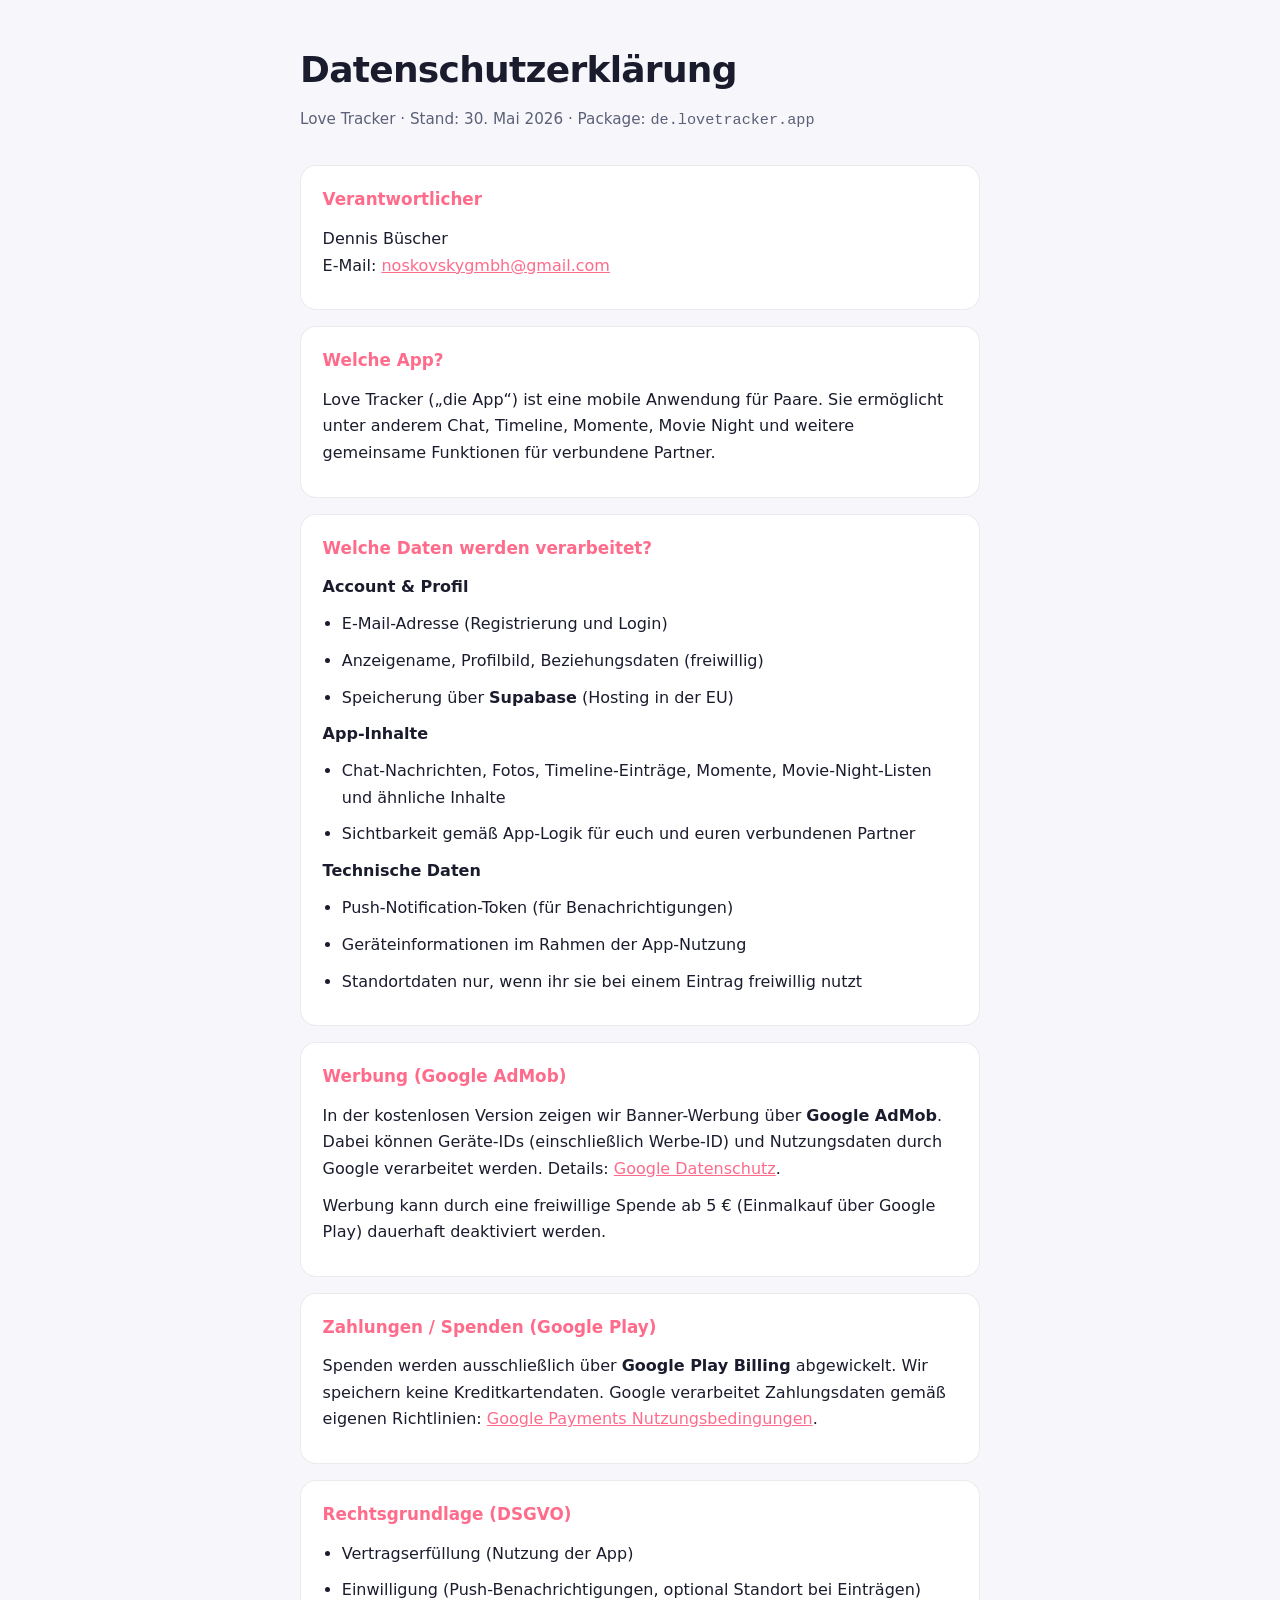
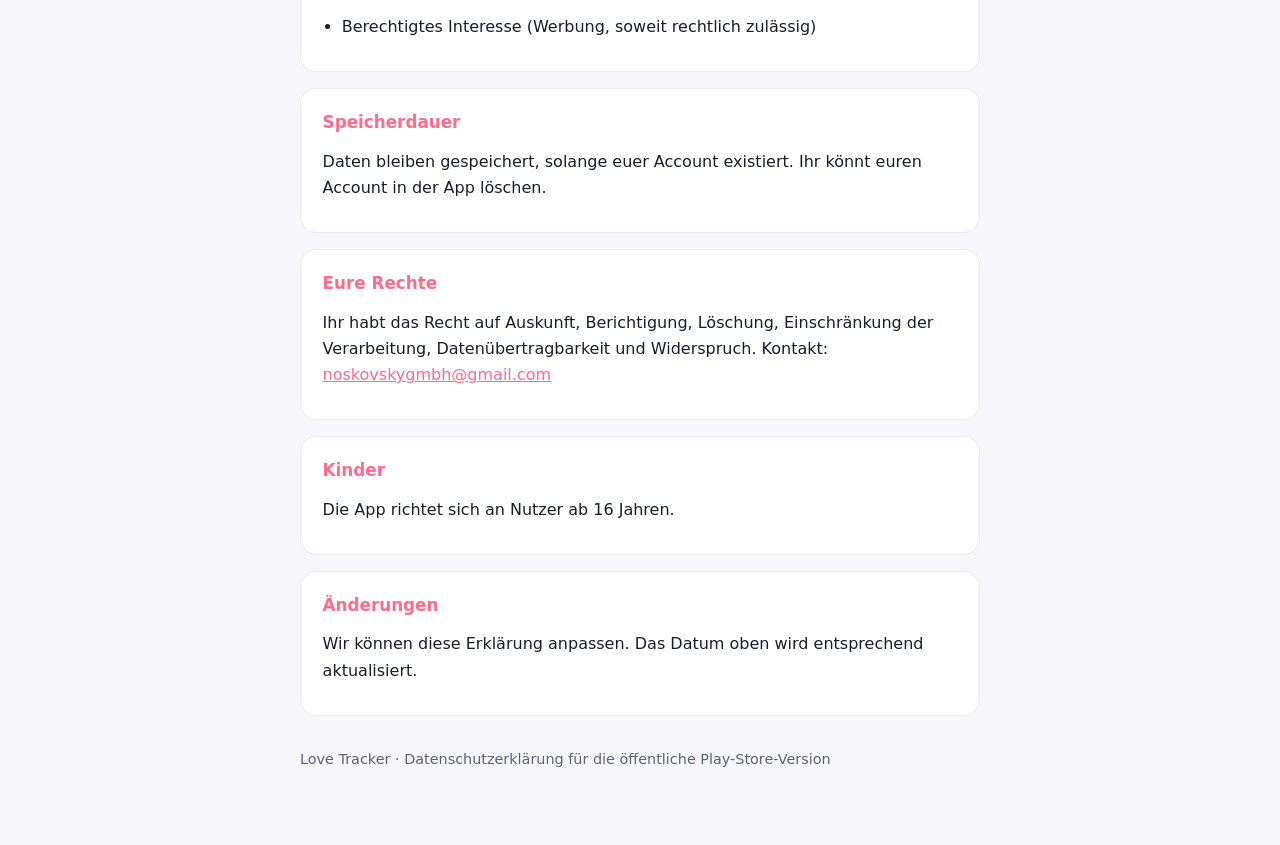
==== index.html @ 43368fe2 "Add Love Tracker privacy policy for Play Store. Co-authored-by: Cursor <cursoragent@cursor.com>" ====
<!DOCTYPE html>
<html lang="de">
<head>
  <meta charset="utf-8" />
  <meta name="viewport" content="width=device-width, initial-scale=1" />
  <title>Datenschutzerklärung — Love Tracker</title>
  <meta name="description" content="Datenschutzerklärung der Love Tracker App (de.lovetracker.app)" />
  <style>
    :root {
      color-scheme: light dark;
      --bg: #0a0b18;
      --card: #12142a;
      --text: #eef0ff;
      --muted: #a8adc7;
      --accent: #ff6b8a;
      --border: rgba(255, 255, 255, 0.08);
    }
    @media (prefers-color-scheme: light) {
      :root {
        --bg: #f7f7fb;
        --card: #ffffff;
        --text: #1a1c2e;
        --muted: #5c6078;
        --border: rgba(0, 0, 0, 0.08);
      }
    }
    * { box-sizing: border-box; }
    body {
      margin: 0;
      font-family: Inter, system-ui, -apple-system, Segoe UI, Roboto, sans-serif;
      background: var(--bg);
      color: var(--text);
      line-height: 1.65;
    }
    main {
      max-width: 720px;
      margin: 0 auto;
      padding: 2.5rem 1.25rem 4rem;
    }
    header {
      margin-bottom: 2rem;
    }
    h1 {
      font-size: clamp(1.75rem, 4vw, 2.25rem);
      margin: 0 0 0.5rem;
      letter-spacing: -0.02em;
    }
    .meta {
      color: var(--muted);
      font-size: 0.95rem;
    }
    section {
      background: var(--card);
      border: 1px solid var(--border);
      border-radius: 16px;
      padding: 1.25rem 1.35rem;
      margin-bottom: 1rem;
    }
    h2 {
      font-size: 1.05rem;
      margin: 0 0 0.75rem;
      color: var(--accent);
    }
    p, li { margin: 0 0 0.65rem; }
    ul { padding-left: 1.2rem; margin: 0; }
    a { color: var(--accent); }
    footer {
      margin-top: 2rem;
      color: var(--muted);
      font-size: 0.9rem;
    }
  </style>
</head>
<body>
  <main>
    <header>
      <h1>Datenschutzerklärung</h1>
      <p class="meta">Love Tracker · Stand: 30. Mai 2026 · Package: <code>de.lovetracker.app</code></p>
    </header>

    <section>
      <h2>Verantwortlicher</h2>
      <p>
        Dennis Büscher<br />
        E-Mail: <a href="mailto:noskovskygmbh@gmail.com">noskovskygmbh@gmail.com</a>
      </p>
    </section>

    <section>
      <h2>Welche App?</h2>
      <p>
        Love Tracker („die App“) ist eine mobile Anwendung für Paare. Sie ermöglicht unter anderem Chat,
        Timeline, Momente, Movie Night und weitere gemeinsame Funktionen für verbundene Partner.
      </p>
    </section>

    <section>
      <h2>Welche Daten werden verarbeitet?</h2>
      <p><strong>Account &amp; Profil</strong></p>
      <ul>
        <li>E-Mail-Adresse (Registrierung und Login)</li>
        <li>Anzeigename, Profilbild, Beziehungsdaten (freiwillig)</li>
        <li>Speicherung über <strong>Supabase</strong> (Hosting in der EU)</li>
      </ul>
      <p><strong>App-Inhalte</strong></p>
      <ul>
        <li>Chat-Nachrichten, Fotos, Timeline-Einträge, Momente, Movie-Night-Listen und ähnliche Inhalte</li>
        <li>Sichtbarkeit gemäß App-Logik für euch und euren verbundenen Partner</li>
      </ul>
      <p><strong>Technische Daten</strong></p>
      <ul>
        <li>Push-Notification-Token (für Benachrichtigungen)</li>
        <li>Geräteinformationen im Rahmen der App-Nutzung</li>
        <li>Standortdaten nur, wenn ihr sie bei einem Eintrag freiwillig nutzt</li>
      </ul>
    </section>

    <section>
      <h2>Werbung (Google AdMob)</h2>
      <p>
        In der kostenlosen Version zeigen wir Banner-Werbung über <strong>Google AdMob</strong>.
        Dabei können Geräte-IDs (einschließlich Werbe-ID) und Nutzungsdaten durch Google verarbeitet werden.
        Details: <a href="https://policies.google.com/privacy" rel="noopener noreferrer">Google Datenschutz</a>.
      </p>
      <p>
        Werbung kann durch eine freiwillige Spende ab 5&nbsp;€ (Einmalkauf über Google Play) dauerhaft deaktiviert werden.
      </p>
    </section>

    <section>
      <h2>Zahlungen / Spenden (Google Play)</h2>
      <p>
        Spenden werden ausschließlich über <strong>Google Play Billing</strong> abgewickelt.
        Wir speichern keine Kreditkartendaten. Google verarbeitet Zahlungsdaten gemäß eigenen Richtlinien:
        <a href="https://payments.google.com/payments/apis-secure/get_legal_document?ldl=de_DE&amp;ldo=0&amp;ldt=buyertos" rel="noopener noreferrer">Google Payments Nutzungsbedingungen</a>.
      </p>
    </section>

    <section>
      <h2>Rechtsgrundlage (DSGVO)</h2>
      <ul>
        <li>Vertragserfüllung (Nutzung der App)</li>
        <li>Einwilligung (Push-Benachrichtigungen, optional Standort bei Einträgen)</li>
        <li>Berechtigtes Interesse (Werbung, soweit rechtlich zulässig)</li>
      </ul>
    </section>

    <section>
      <h2>Speicherdauer</h2>
      <p>
        Daten bleiben gespeichert, solange euer Account existiert. Ihr könnt euren Account in der App löschen.
      </p>
    </section>

    <section>
      <h2>Eure Rechte</h2>
      <p>
        Ihr habt das Recht auf Auskunft, Berichtigung, Löschung, Einschränkung der Verarbeitung,
        Datenübertragbarkeit und Widerspruch. Kontakt:
        <a href="mailto:noskovskygmbh@gmail.com">noskovskygmbh@gmail.com</a>
      </p>
    </section>

    <section>
      <h2>Kinder</h2>
      <p>
        Die App richtet sich an Nutzer ab 16 Jahren.
      </p>
    </section>

    <section>
      <h2>Änderungen</h2>
      <p>
        Wir können diese Erklärung anpassen. Das Datum oben wird entsprechend aktualisiert.
      </p>
    </section>

    <footer>
      <p>Love Tracker · Datenschutzerklärung für die öffentliche Play-Store-Version</p>
    </footer>
  </main>
</body>
</html>
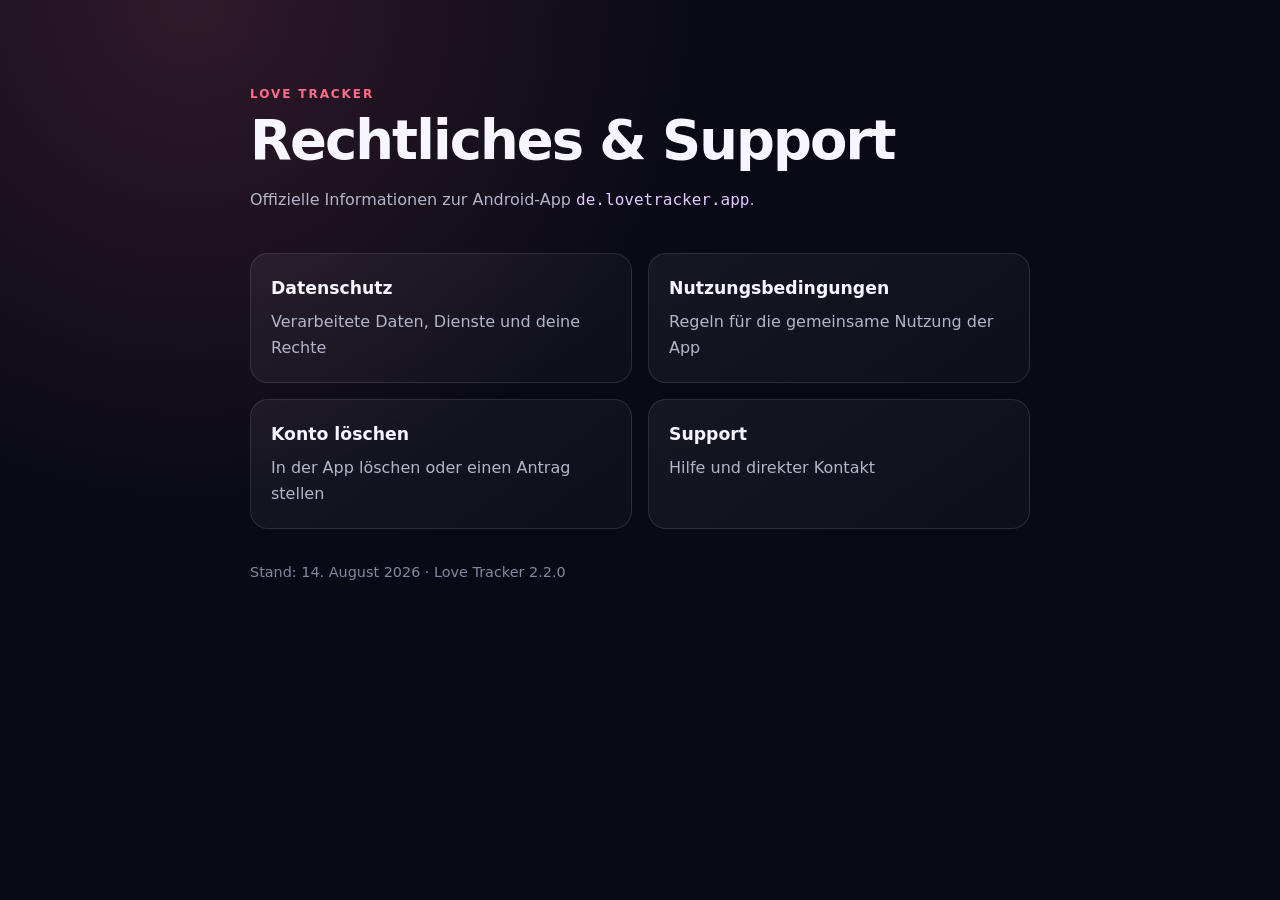
==== commit 4bfc22cc: "docs: publish accurate Love Tracker legal pages" ====
--- a/index.html
+++ b/index.html
@@ -1,183 +1,26 @@
 <!DOCTYPE html>
 <html lang="de">
 <head>
-  <meta charset="utf-8" />
-  <meta name="viewport" content="width=device-width, initial-scale=1" />
-  <title>Datenschutzerklärung — Love Tracker</title>
-  <meta name="description" content="Datenschutzerklärung der Love Tracker App (de.lovetracker.app)" />
-  <style>
-    :root {
-      color-scheme: light dark;
-      --bg: #0a0b18;
-      --card: #12142a;
-      --text: #eef0ff;
-      --muted: #a8adc7;
-      --accent: #ff6b8a;
-      --border: rgba(255, 255, 255, 0.08);
-    }
-    @media (prefers-color-scheme: light) {
-      :root {
-        --bg: #f7f7fb;
-        --card: #ffffff;
-        --text: #1a1c2e;
-        --muted: #5c6078;
-        --border: rgba(0, 0, 0, 0.08);
-      }
-    }
-    * { box-sizing: border-box; }
-    body {
-      margin: 0;
-      font-family: Inter, system-ui, -apple-system, Segoe UI, Roboto, sans-serif;
-      background: var(--bg);
-      color: var(--text);
-      line-height: 1.65;
-    }
-    main {
-      max-width: 720px;
-      margin: 0 auto;
-      padding: 2.5rem 1.25rem 4rem;
-    }
-    header {
-      margin-bottom: 2rem;
-    }
-    h1 {
-      font-size: clamp(1.75rem, 4vw, 2.25rem);
-      margin: 0 0 0.5rem;
-      letter-spacing: -0.02em;
-    }
-    .meta {
-      color: var(--muted);
-      font-size: 0.95rem;
-    }
-    section {
-      background: var(--card);
-      border: 1px solid var(--border);
-      border-radius: 16px;
-      padding: 1.25rem 1.35rem;
-      margin-bottom: 1rem;
-    }
-    h2 {
-      font-size: 1.05rem;
-      margin: 0 0 0.75rem;
-      color: var(--accent);
-    }
-    p, li { margin: 0 0 0.65rem; }
-    ul { padding-left: 1.2rem; margin: 0; }
-    a { color: var(--accent); }
-    footer {
-      margin-top: 2rem;
-      color: var(--muted);
-      font-size: 0.9rem;
-    }
-  </style>
+  <meta charset="utf-8">
+  <meta name="viewport" content="width=device-width, initial-scale=1">
+  <title>Love Tracker – Rechtliches und Support</title>
+  <meta name="description" content="Datenschutz, Nutzungsbedingungen, Support und Kontolöschung für Love Tracker.">
+  <link rel="stylesheet" href="style.css">
 </head>
 <body>
   <main>
-    <header>
-      <h1>Datenschutzerklärung</h1>
-      <p class="meta">Love Tracker · Stand: 30. Mai 2026 · Package: <code>de.lovetracker.app</code></p>
+    <header class="hero">
+      <span class="eyebrow">LOVE TRACKER</span>
+      <h1>Rechtliches &amp; Support</h1>
+      <p>Offizielle Informationen zur Android-App <code>de.lovetracker.app</code>.</p>
     </header>
-
-    <section>
-      <h2>Verantwortlicher</h2>
-      <p>
-        Dennis Büscher<br />
-        E-Mail: <a href="mailto:noskovskygmbh@gmail.com">noskovskygmbh@gmail.com</a>
-      </p>
-    </section>
-
-    <section>
-      <h2>Welche App?</h2>
-      <p>
-        Love Tracker („die App“) ist eine mobile Anwendung für Paare. Sie ermöglicht unter anderem Chat,
-        Timeline, Momente, Movie Night und weitere gemeinsame Funktionen für verbundene Partner.
-      </p>
-    </section>
-
-    <section>
-      <h2>Welche Daten werden verarbeitet?</h2>
-      <p><strong>Account &amp; Profil</strong></p>
-      <ul>
-        <li>E-Mail-Adresse (Registrierung und Login)</li>
-        <li>Anzeigename, Profilbild, Beziehungsdaten (freiwillig)</li>
-        <li>Speicherung über <strong>Supabase</strong> (Hosting in der EU)</li>
-      </ul>
-      <p><strong>App-Inhalte</strong></p>
-      <ul>
-        <li>Chat-Nachrichten, Fotos, Timeline-Einträge, Momente, Movie-Night-Listen und ähnliche Inhalte</li>
-        <li>Sichtbarkeit gemäß App-Logik für euch und euren verbundenen Partner</li>
-      </ul>
-      <p><strong>Technische Daten</strong></p>
-      <ul>
-        <li>Push-Notification-Token (für Benachrichtigungen)</li>
-        <li>Geräteinformationen im Rahmen der App-Nutzung</li>
-        <li>Standortdaten nur, wenn ihr sie bei einem Eintrag freiwillig nutzt</li>
-      </ul>
-    </section>
-
-    <section>
-      <h2>Werbung (Google AdMob)</h2>
-      <p>
-        In der kostenlosen Version zeigen wir Banner-Werbung über <strong>Google AdMob</strong>.
-        Dabei können Geräte-IDs (einschließlich Werbe-ID) und Nutzungsdaten durch Google verarbeitet werden.
-        Details: <a href="https://policies.google.com/privacy" rel="noopener noreferrer">Google Datenschutz</a>.
-      </p>
-      <p>
-        Werbung kann durch eine freiwillige Spende ab 5&nbsp;€ (Einmalkauf über Google Play) dauerhaft deaktiviert werden.
-      </p>
-    </section>
-
-    <section>
-      <h2>Zahlungen / Spenden (Google Play)</h2>
-      <p>
-        Spenden werden ausschließlich über <strong>Google Play Billing</strong> abgewickelt.
-        Wir speichern keine Kreditkartendaten. Google verarbeitet Zahlungsdaten gemäß eigenen Richtlinien:
-        <a href="https://payments.google.com/payments/apis-secure/get_legal_document?ldl=de_DE&amp;ldo=0&amp;ldt=buyertos" rel="noopener noreferrer">Google Payments Nutzungsbedingungen</a>.
-      </p>
-    </section>
-
-    <section>
-      <h2>Rechtsgrundlage (DSGVO)</h2>
-      <ul>
-        <li>Vertragserfüllung (Nutzung der App)</li>
-        <li>Einwilligung (Push-Benachrichtigungen, optional Standort bei Einträgen)</li>
-        <li>Berechtigtes Interesse (Werbung, soweit rechtlich zulässig)</li>
-      </ul>
-    </section>
-
-    <section>
-      <h2>Speicherdauer</h2>
-      <p>
-        Daten bleiben gespeichert, solange euer Account existiert. Ihr könnt euren Account in der App löschen.
-      </p>
-    </section>
-
-    <section>
-      <h2>Eure Rechte</h2>
-      <p>
-        Ihr habt das Recht auf Auskunft, Berichtigung, Löschung, Einschränkung der Verarbeitung,
-        Datenübertragbarkeit und Widerspruch. Kontakt:
-        <a href="mailto:noskovskygmbh@gmail.com">noskovskygmbh@gmail.com</a>
-      </p>
-    </section>
-
-    <section>
-      <h2>Kinder</h2>
-      <p>
-        Die App richtet sich an Nutzer ab 16 Jahren.
-      </p>
-    </section>
-
-    <section>
-      <h2>Änderungen</h2>
-      <p>
-        Wir können diese Erklärung anpassen. Das Datum oben wird entsprechend aktualisiert.
-      </p>
-    </section>
-
-    <footer>
-      <p>Love Tracker · Datenschutzerklärung für die öffentliche Play-Store-Version</p>
-    </footer>
+    <nav class="cards" aria-label="Rechtliche Seiten">
+      <a class="card" href="privacy.html"><strong>Datenschutz</strong><span>Verarbeitete Daten, Dienste und deine Rechte</span></a>
+      <a class="card" href="terms.html"><strong>Nutzungsbedingungen</strong><span>Regeln für die gemeinsame Nutzung der App</span></a>
+      <a class="card" href="delete-account.html"><strong>Konto löschen</strong><span>In der App löschen oder einen Antrag stellen</span></a>
+      <a class="card" href="support.html"><strong>Support</strong><span>Hilfe und direkter Kontakt</span></a>
+    </nav>
+    <footer>Stand: 14. August 2026 · Love Tracker 2.2.0</footer>
   </main>
 </body>
 </html>
--- a/style.css
+++ b/style.css
@@ -0,0 +1,53 @@
+:root {
+  color-scheme: dark;
+  --bg: #090a16;
+  --surface: #131527;
+  --surface-soft: #1a1d33;
+  --text: #f7f5ff;
+  --muted: #b4b5c9;
+  --accent: #ff6b8a;
+  --accent-soft: #bd78ff;
+  --border: rgba(255, 255, 255, .11);
+}
+* { box-sizing: border-box; }
+html { background: var(--bg); }
+body {
+  margin: 0;
+  font: 16px/1.65 Inter, ui-sans-serif, system-ui, -apple-system, "Segoe UI", sans-serif;
+  background: radial-gradient(circle at 15% 0%, rgba(255,107,138,.16), transparent 32rem), var(--bg);
+  color: var(--text);
+}
+main { width: min(780px, calc(100% - 2rem)); margin: 0 auto; padding: 3rem 0 4rem; }
+.hero { padding: 2rem 0 1.5rem; }
+.eyebrow { color: var(--accent); font-weight: 800; letter-spacing: .16em; font-size: .75rem; }
+h1 { margin: .35rem 0 .6rem; font-size: clamp(2rem, 7vw, 3.4rem); line-height: 1.08; letter-spacing: -.035em; }
+h2 { margin: 0 0 .65rem; font-size: 1.18rem; color: #ff91aa; }
+h3 { font-size: 1rem; margin: 1rem 0 .35rem; }
+p, li { color: var(--muted); }
+strong { color: var(--text); }
+a { color: #ff91aa; }
+code { color: #e5c8ff; }
+nav.top { margin-bottom: 1.5rem; }
+nav.top a { text-decoration: none; font-weight: 700; }
+.cards { display: grid; grid-template-columns: repeat(2, minmax(0, 1fr)); gap: 1rem; }
+.card, section {
+  border: 1px solid var(--border);
+  background: linear-gradient(145deg, rgba(255,255,255,.055), rgba(255,255,255,.025));
+  border-radius: 18px;
+}
+.card { display: flex; flex-direction: column; gap: .4rem; padding: 1.25rem; text-decoration: none; min-height: 130px; }
+.card:hover, .card:focus-visible { border-color: rgba(255,107,138,.58); transform: translateY(-1px); }
+.card strong { font-size: 1.08rem; }
+.card span { color: var(--muted); }
+section { padding: 1.3rem 1.4rem; margin: 0 0 1rem; }
+section p:last-child, section ul:last-child { margin-bottom: 0; }
+ul, ol { padding-left: 1.25rem; }
+.notice { border-color: rgba(255,107,138,.38); background: rgba(255,107,138,.08); }
+.button {
+  display: inline-block; margin-top: .5rem; padding: .8rem 1rem; border-radius: 12px;
+  background: linear-gradient(135deg, var(--accent), var(--accent-soft)); color: #fff;
+  text-decoration: none; font-weight: 800;
+}
+footer { margin-top: 2rem; color: #85879e; font-size: .9rem; }
+@media (max-width: 620px) { .cards { grid-template-columns: 1fr; } main { padding-top: 1.5rem; } }
+@media (prefers-reduced-motion: no-preference) { .card { transition: transform .18s ease, border-color .18s ease; } }
